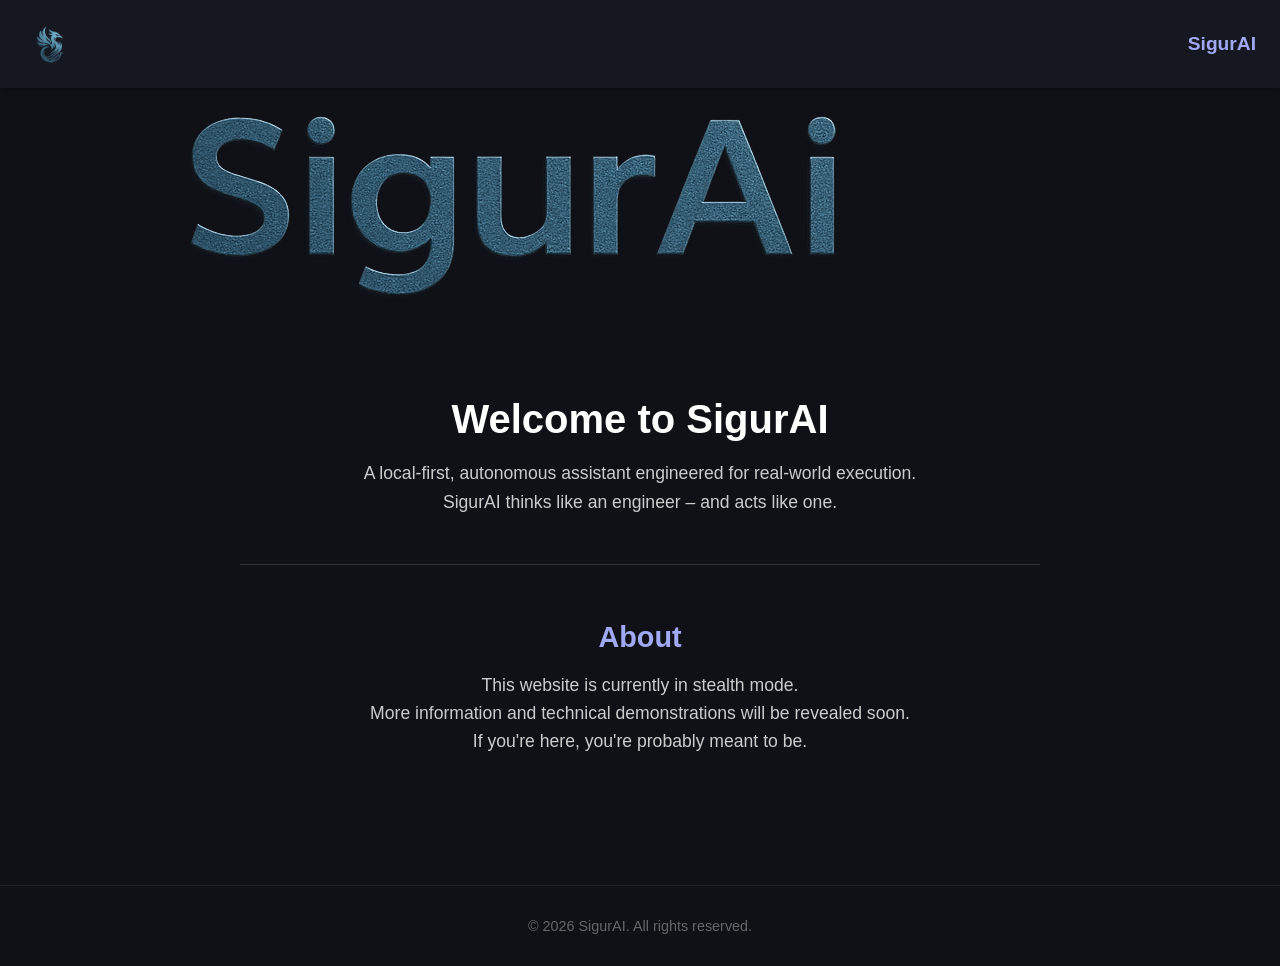
==== docs/index.html @ f3d4335a "Update index.html" ====
<!DOCTYPE html>
<html lang="en">
<head>
  <meta charset="UTF-8" />
  <meta name="viewport" content="width=device-width, initial-scale=1.0" />
  <title>SigurAI</title>
  <link rel="stylesheet" href="css/style.css" />
  <link rel="icon" type="image/png" href="images/icon.png" />
</head>
<body>
  <header>
    <img src="images/icon.png" alt="SigurAI Logo" />
    <span><strong>SigurAI</strong></span>
  </header>

  <!-- Updated Banner Section -->
  <section class="banner">
    <img src="images/firstver.png" alt="SigurAI Banner" />
  </section>

  <main class="container">
    <h1>Welcome to SigurAI</h1>
    <p>A local-first, autonomous assistant engineered for real-world execution.<br>
       SigurAI thinks like an engineer – and acts like one.</p>

    <div class="about">
      <h2>About</h2>
      <p>This website is currently in stealth mode.<br>
         More information and technical demonstrations will be revealed soon.<br>
         If you're here, you're probably meant to be.</p>
    </div>
  </main>

  <footer>
    &copy; 2025 SigurAI. All rights reserved.
  </footer>

  <script src="js/interactivity.js"></script>
</body>
</html>
---- docs/css/style.css ----
/* style.css for SigurAI stealth landing page */

body {
  font-family: Arial, sans-serif;
  background-color: #0f1117;
  color: #f4f4f4;
  margin: 0;
  padding: 0;
}

header {
  background-color: #151821;
  padding: 1.5rem;
  display: flex;
  align-items: center;
  justify-content: space-between;
  box-shadow: 0 2px 4px rgba(0,0,0,0.3);
}

header img {
  height: 40px;
}

header span {
  font-size: 1.2rem;
  font-weight: bold;
  color: #a0a9f1;
}

.container {
  padding: 3rem 1rem;
  max-width: 800px;
  margin: 0 auto;
  text-align: center;
}

h1 {
  font-size: 2.5rem;
  margin-bottom: 1rem;
  color: #ffffff;
}

p {
  font-size: 1.1rem;
  color: #ccc;
  line-height: 1.6;
}

.about {
  margin-top: 3rem;
  border-top: 1px solid #333;
  padding-top: 2rem;
}

.about h2 {
  color: #a0a9f1;
  font-size: 1.8rem;
  margin-bottom: 1rem;
}

footer {
  text-align: center;
  padding: 2rem 0;
  font-size: 0.9rem;
  color: #666;
  border-top: 1px solid #222;
  margin-top: 4rem;
}

@media (max-width: 600px) {
  header {
    flex-direction: column;
    gap: 0.5rem;
    text-align: center;
  }

  .container {
    padding: 2rem 1rem;
  }

  h1 {
    font-size: 2rem;
  }

  .about h2 {
    font-size: 1.5rem;
  }
}
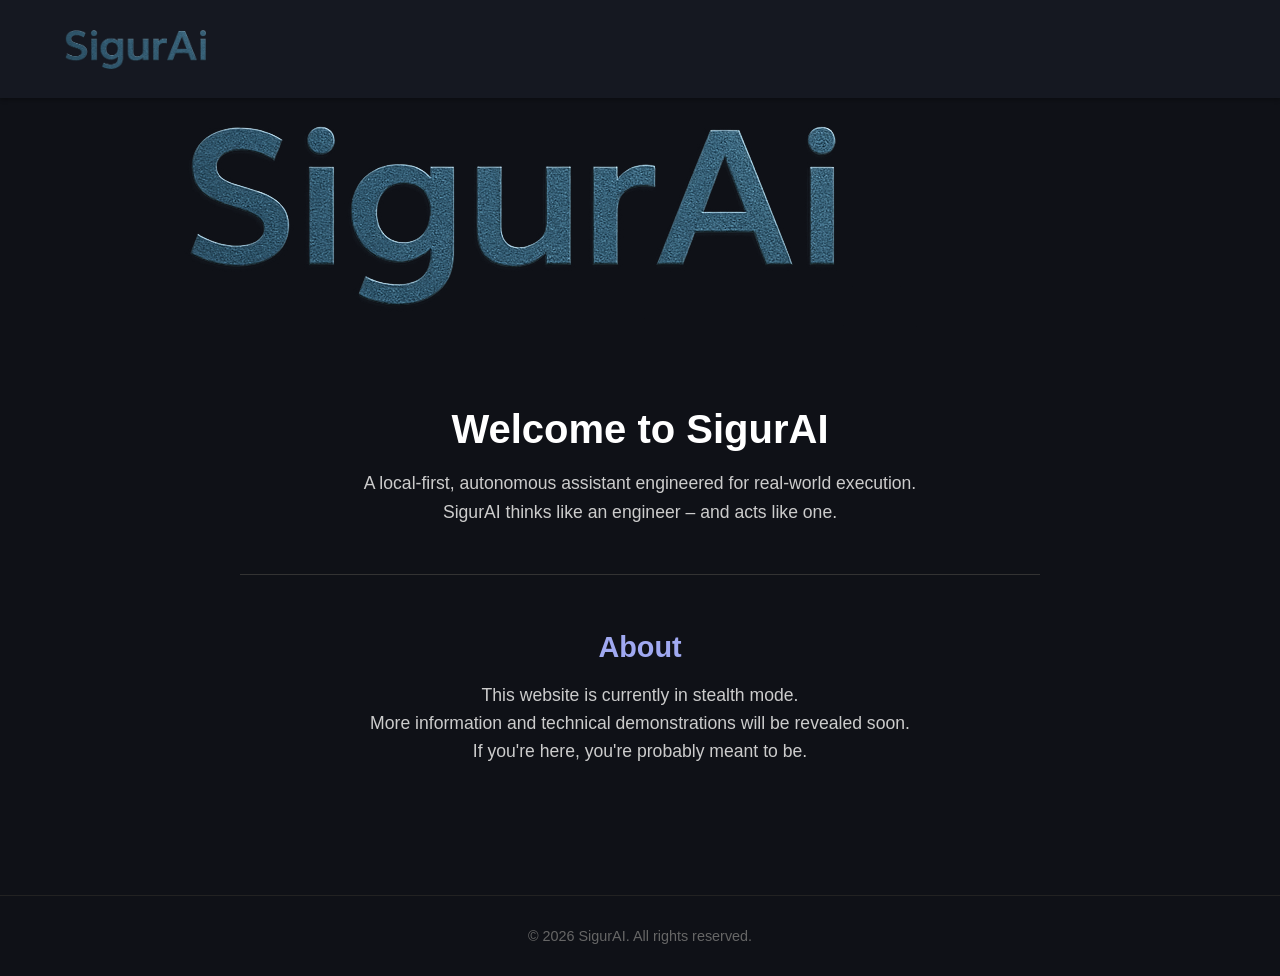
==== commit 4239b70b: "Update index.html" ====
--- a/docs/index.html
+++ b/docs/index.html
@@ -9,8 +9,7 @@
 </head>
 <body>
   <header>
-    <img src="images/icon.png" alt="SigurAI Logo" />
-    <span><strong>SigurAI</strong></span>
+    <img src="images/sigurai_text_logo.png" alt="SigurAI Text Logo" style="height: 50px;" />
   </header>
 
   <!-- Updated Banner Section -->
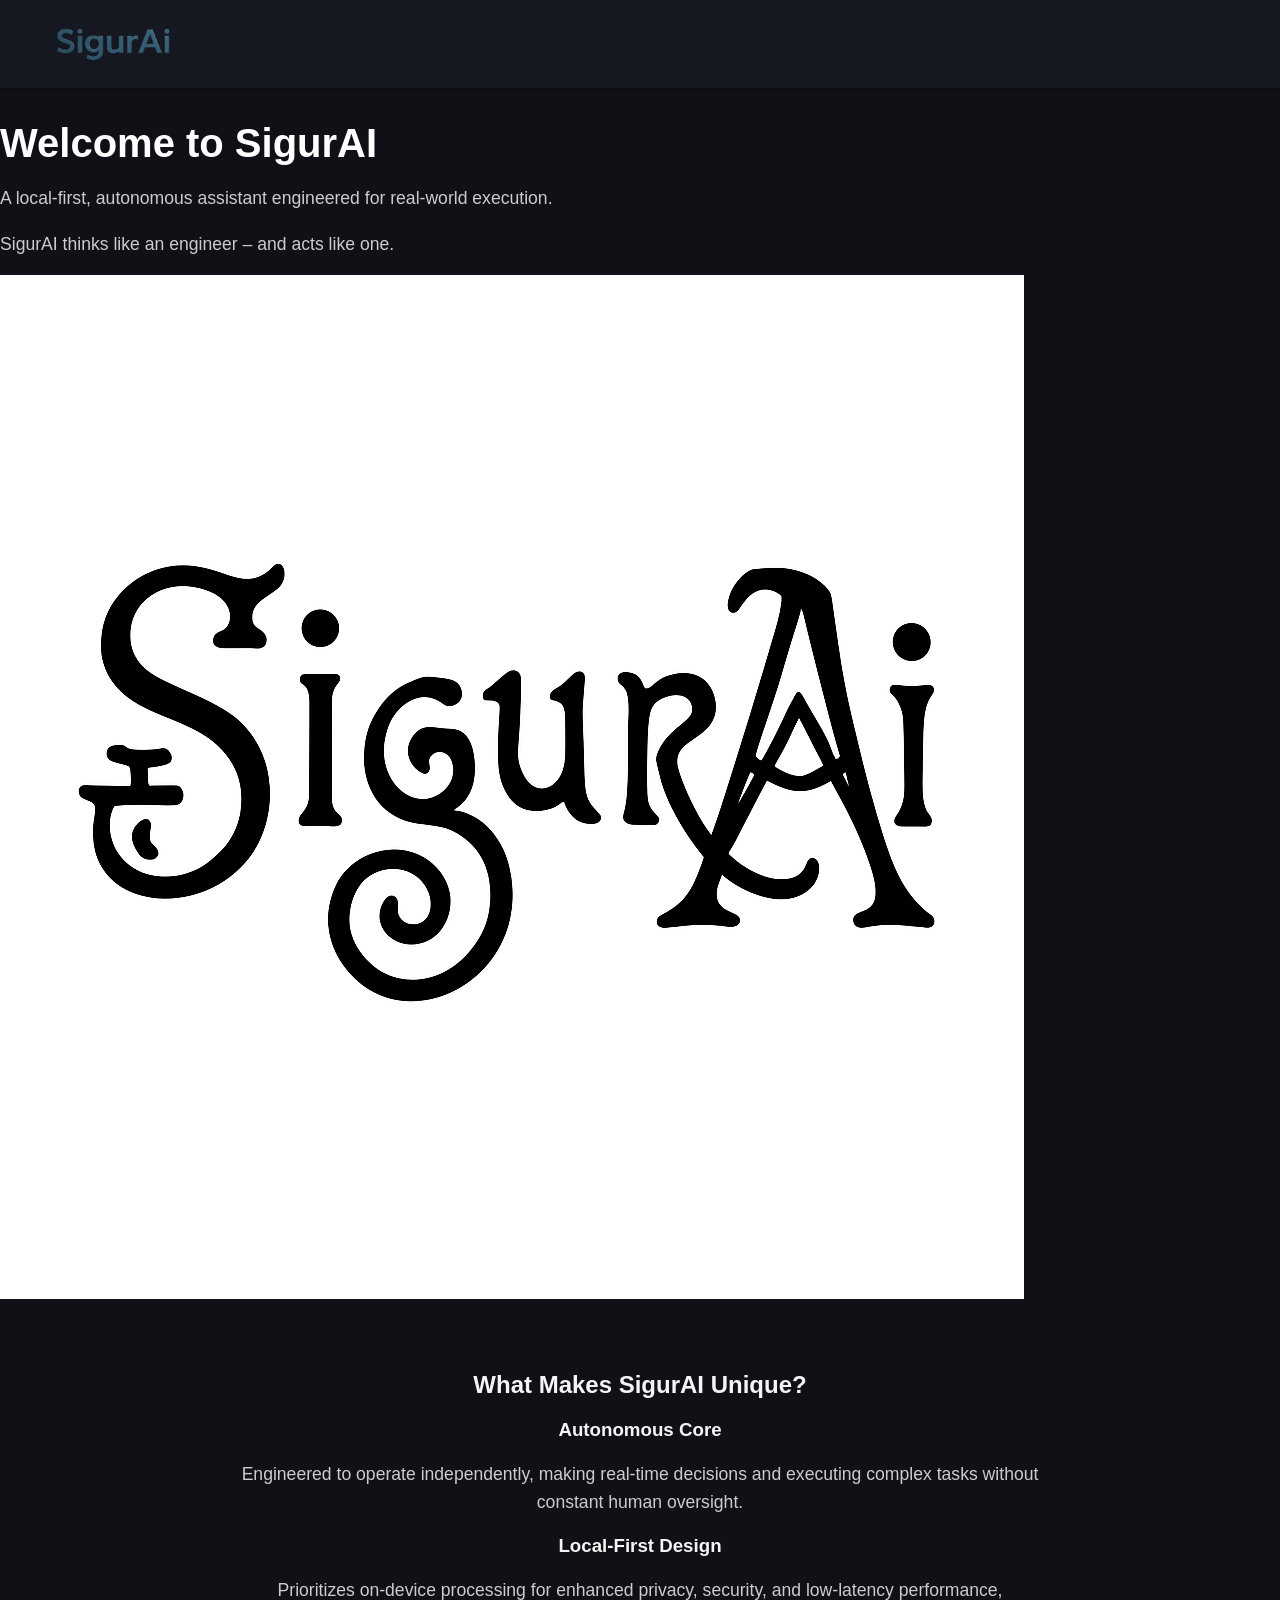
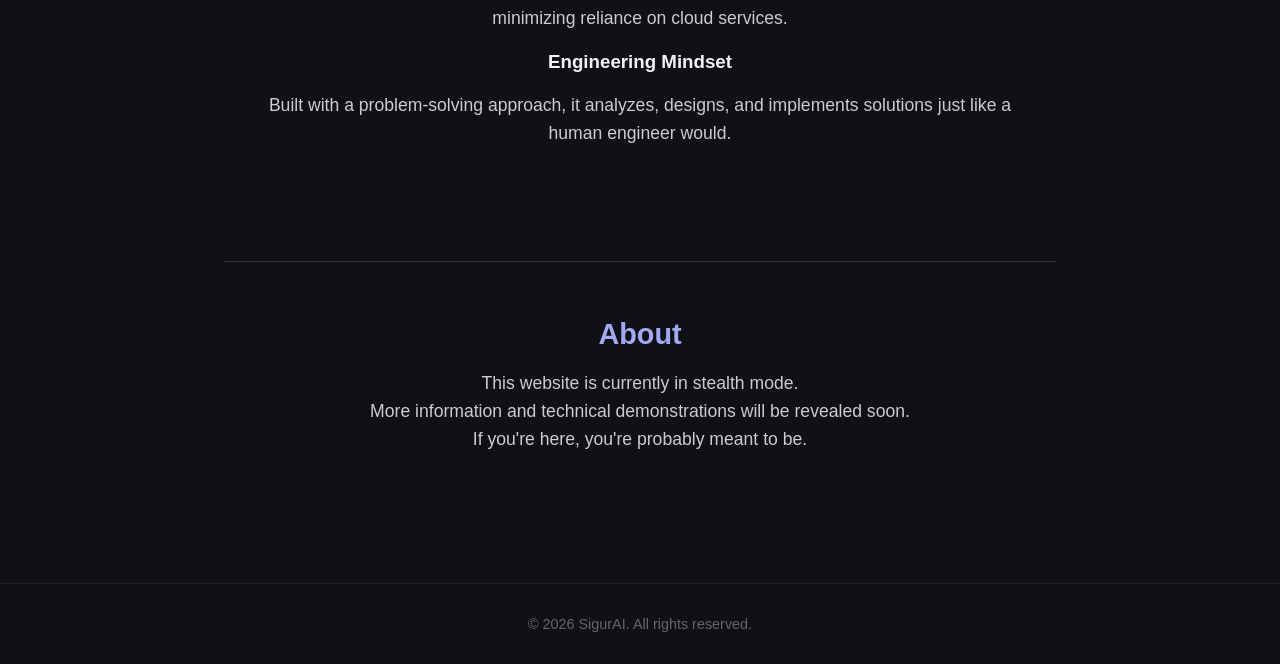
==== commit dca4279b: "Update index.html" ====
--- a/docs/index.html
+++ b/docs/index.html
@@ -9,25 +9,47 @@
 </head>
 <body>
   <header>
-    <img src="images/sigurai_text_logo.png" alt="SigurAI Text Logo" style="height: 50px;" />
+    <img src="images/sigurai_text_logo.png" alt="SigurAI Text Logo" class="header-logo" />
   </header>
 
-  <!-- Updated Banner Section -->
-  <section class="banner">
-    <img src="images/firstver.png" alt="SigurAI Banner" />
-  </section>
+  <main>
+    <section class="hero-section">
+      <div class="hero-content">
+        <h1>Welcome to SigurAI</h1>
+        <p class="tagline">A local-first, autonomous assistant engineered for real-world execution.</p>
+        <p class="description">SigurAI thinks like an engineer – and acts like one.</p>
+      </div>
+      <div class="hero-image">
+        <img src="images/brand.png" alt="SigurAI Phoenix Logo" />
+      </div>
+    </section>
 
-  <main class="container">
-    <h1>Welcome to SigurAI</h1>
-    <p>A local-first, autonomous assistant engineered for real-world execution.<br>
-       SigurAI thinks like an engineer – and acts like one.</p>
+    <section class="features-section">
+      <div class="container">
+        <h2>What Makes SigurAI Unique?</h2>
+        <div class="feature-grid">
+          <div class="feature-item">
+            <h3>Autonomous Core</h3>
+            <p>Engineered to operate independently, making real-time decisions and executing complex tasks without constant human oversight.</p>
+          </div>
+          <div class="feature-item">
+            <h3>Local-First Design</h3>
+            <p>Prioritizes on-device processing for enhanced privacy, security, and low-latency performance, minimizing reliance on cloud services.</p>
+          </div>
+          <div class="feature-item">
+            <h3>Engineering Mindset</h3>
+            <p>Built with a problem-solving approach, it analyzes, designs, and implements solutions just like a human engineer would.</p>
+          </div>
+        </div>
+      </div>
+    </section>
 
-    <div class="about">
+    <section class="container about">
       <h2>About</h2>
       <p>This website is currently in stealth mode.<br>
-         More information and technical demonstrations will be revealed soon.<br>
-         If you're here, you're probably meant to be.</p>
-    </div>
+        More information and technical demonstrations will be revealed soon.<br>
+        If you're here, you're probably meant to be.</p>
+    </section>
   </main>
 
   <footer>
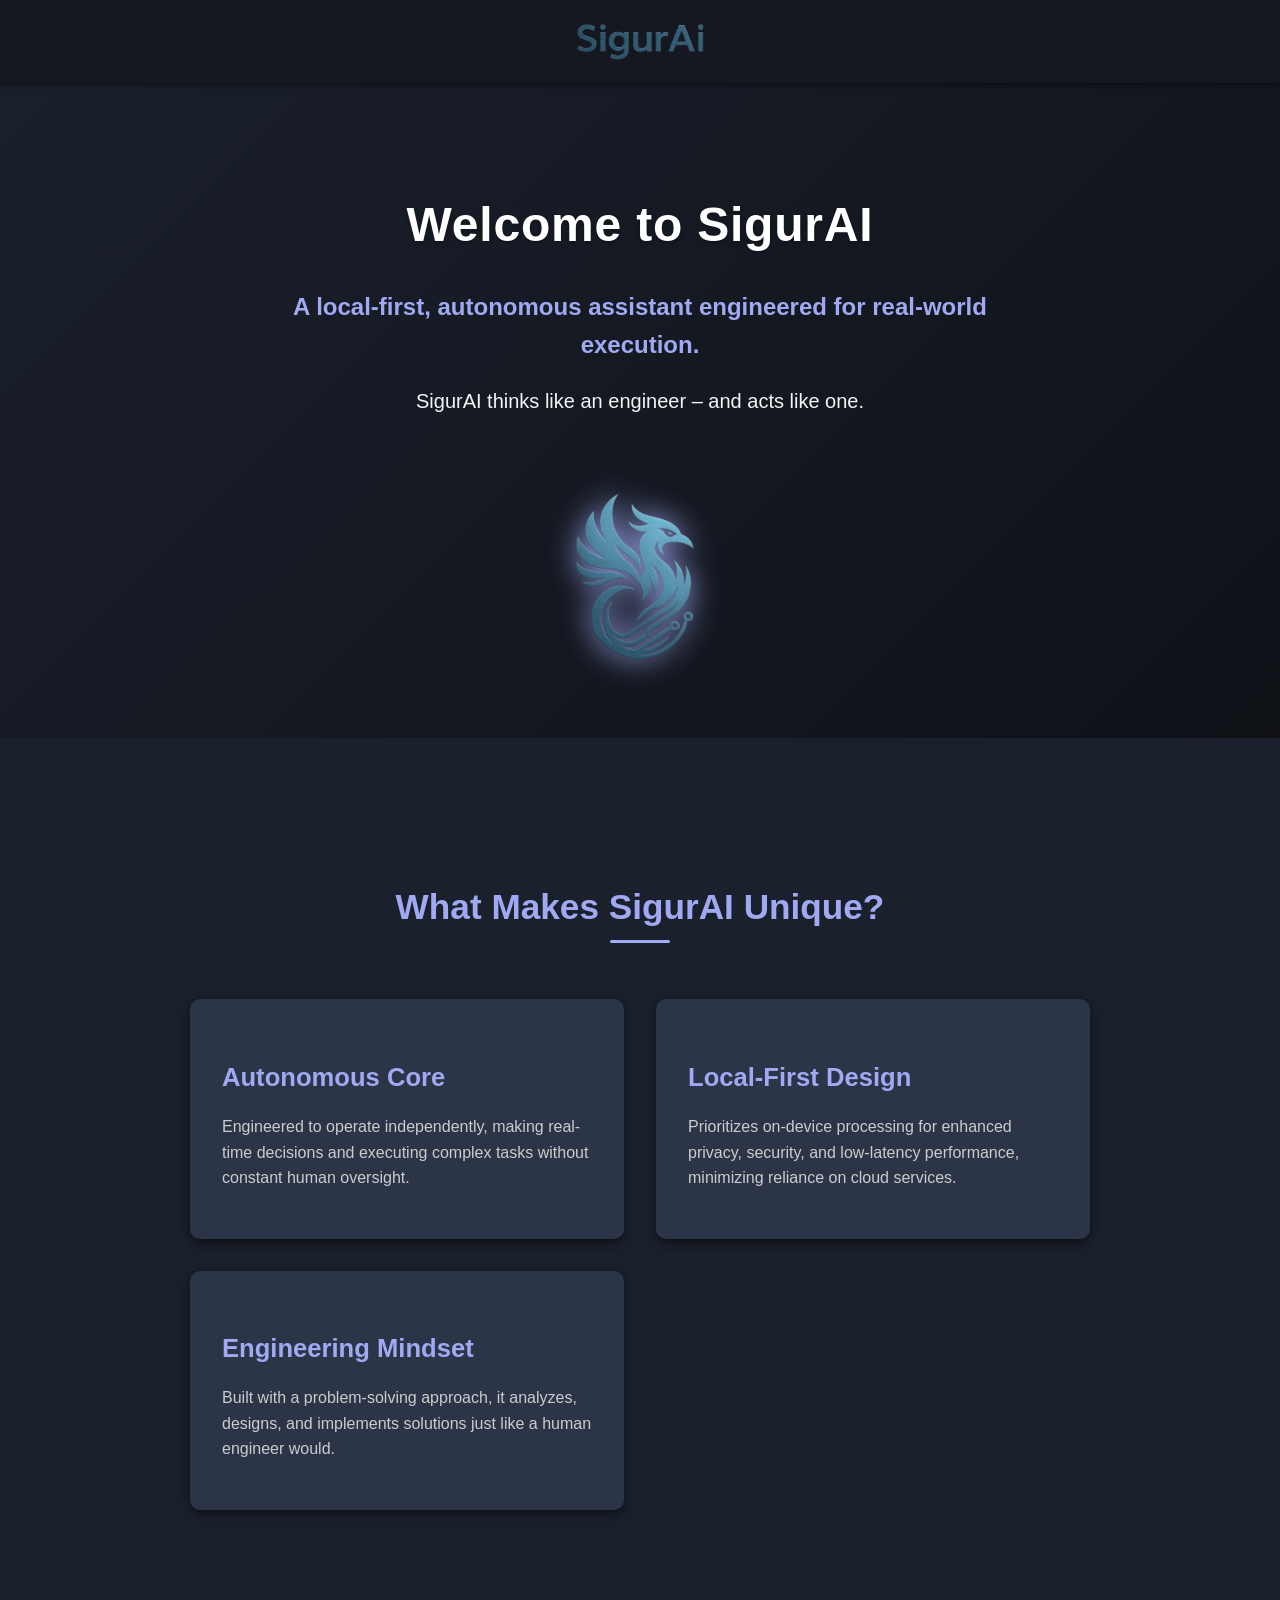
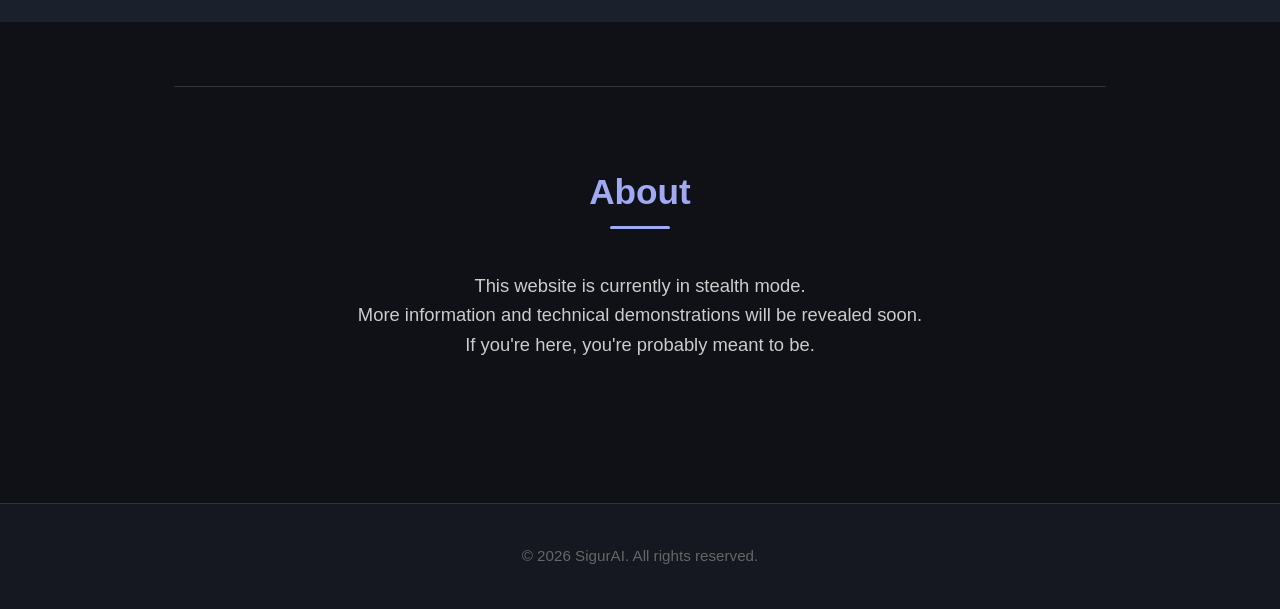
==== commit 63105634: "Update index.html" ====
--- a/docs/index.html
+++ b/docs/index.html
@@ -20,8 +20,7 @@
         <p class="description">SigurAI thinks like an engineer – and acts like one.</p>
       </div>
       <div class="hero-image">
-        <img src="images/brand.png" alt="SigurAI Phoenix Logo" />
-      </div>
+        <img src="images/icon.png" alt="SigurAI Phoenix Logo" /> </div>
     </section>
 
     <section class="features-section">
--- a/docs/css/style.css
+++ b/docs/css/style.css
@@ -1,88 +1,256 @@
 /* style.css for SigurAI stealth landing page */
 
+:root {
+  --primary-bg: #0f1117;
+  --header-bg: #151821;
+  --text-color: #f4f4f4;
+  --highlight-color: #a0a9f1;
+  --secondary-text: #ccc;
+  --border-color: #333;
+  --footer-color: #666;
+  --shadow-light: rgba(0,0,0,0.3);
+  --shadow-medium: rgba(0,0,0,0.5);
+}
+
 body {
-  font-family: Arial, sans-serif;
-  background-color: #0f1117;
-  color: #f4f4f4;
+  font-family: 'Arial', sans-serif;
+  background-color: var(--primary-bg);
+  color: var(--text-color);
   margin: 0;
   padding: 0;
-}
-
+  line-height: 1.6;
+  overflow-x: hidden; /* Prevent horizontal scroll */
+}
+
+/* Header Styles */
 header {
-  background-color: #151821;
-  padding: 1.5rem;
+  background-color: var(--header-bg);
+  padding: 1.2rem 1.5rem; /* Adjusted padding */
   display: flex;
   align-items: center;
-  justify-content: space-between;
-  box-shadow: 0 2px 4px rgba(0,0,0,0.3);
-}
-
-header img {
-  height: 40px;
-}
-
-header span {
-  font-size: 1.2rem;
-  font-weight: bold;
-  color: #a0a9f1;
-}
-
+  justify-content: center; /* Center the logo */
+  box-shadow: 0 2px 5px var(--shadow-medium); /* Stronger shadow */
+  position: sticky; /* Sticky header */
+  top: 0;
+  z-index: 1000; /* Ensure header stays on top */
+}
+
+.header-logo { /* Renamed for clarity */
+  height: 45px; /* Slightly larger logo for desktop */
+  transition: height 0.3s ease-in-out; /* Smooth transition for responsiveness */
+}
+
+/* Main Container & Typography */
 .container {
   padding: 3rem 1rem;
-  max-width: 800px;
+  max-width: 900px; /* Increased max-width for better content display */
   margin: 0 auto;
   text-align: center;
 }
 
 h1 {
-  font-size: 2.5rem;
+  font-size: 3rem; /* Larger heading */
   margin-bottom: 1rem;
   color: #ffffff;
+  letter-spacing: 0.05rem; /* Slightly more spaced letters */
+  text-shadow: 0 2px 4px var(--shadow-light);
+}
+
+h2 {
+  font-size: 2.2rem;
+  margin-bottom: 1.5rem;
+  color: var(--highlight-color);
+  position: relative;
+  display: inline-block; /* Allows underline effect */
+  padding-bottom: 0.5rem;
+}
+
+h2::after { /* Underline effect for H2 */
+  content: '';
+  position: absolute;
+  left: 50%;
+  bottom: 0;
+  transform: translateX(-50%);
+  width: 60px;
+  height: 3px;
+  background-color: var(--highlight-color);
+  border-radius: 2px;
+}
+
+h3 {
+  font-size: 1.6rem;
+  color: #ffffff;
+  margin-bottom: 0.8rem;
 }
 
 p {
-  font-size: 1.1rem;
-  color: #ccc;
-  line-height: 1.6;
-}
-
+  font-size: 1.15rem; /* Slightly larger body text */
+  color: var(--secondary-text);
+  margin-bottom: 1rem;
+}
+
+/* Hero Section */
+.hero-section {
+  display: flex;
+  flex-direction: column;
+  align-items: center;
+  justify-content: center;
+  padding: 4rem 1rem;
+  background: linear-gradient(135deg, #1a202c 0%, #0f1117 100%); /* Subtle gradient */
+  text-align: center;
+  position: relative;
+  overflow: hidden;
+}
+
+.hero-content {
+  z-index: 1; /* Ensure content is above any background effects */
+  max-width: 700px;
+}
+
+.hero-section .tagline {
+  font-size: 1.5rem;
+  font-weight: bold;
+  color: var(--highlight-color);
+  margin-bottom: 0.5rem;
+}
+
+.hero-section .description {
+  font-size: 1.25rem;
+  color: var(--text-color);
+  margin-bottom: 2rem;
+}
+
+.hero-image {
+  margin-top: 2rem;
+  z-index: 1;
+}
+
+.hero-image img {
+  max-width: 250px; /* Size for the brand logo in hero */
+  height: auto;
+  filter: drop-shadow(0 0 15px var(--highlight-color)); /* Glow effect */
+  animation: pulse 2s infinite alternate; /* Subtle pulse animation */
+}
+
+@keyframes pulse {
+  from {
+    transform: scale(1);
+    opacity: 0.8;
+  }
+  to {
+    transform: scale(1.05);
+    opacity: 1;
+  }
+}
+
+/* Features Section */
+.features-section {
+  background-color: #1a202c; /* Darker background for distinction */
+  padding: 4rem 1rem;
+}
+
+.feature-grid {
+  display: grid;
+  grid-template-columns: repeat(auto-fit, minmax(280px, 1fr)); /* Responsive grid */
+  gap: 2rem;
+  margin-top: 2rem;
+}
+
+.feature-item {
+  background-color: #2c3447;
+  padding: 2rem;
+  border-radius: 10px;
+  box-shadow: 0 4px 10px var(--shadow-medium);
+  text-align: left; /* Align text within feature boxes */
+  transition: transform 0.3s ease, background-color 0.3s ease;
+}
+
+.feature-item:hover {
+  transform: translateY(-5px); /* Lift effect on hover */
+  background-color: #3a455a;
+}
+
+.feature-item h3 {
+  color: var(--highlight-color);
+  margin-bottom: 1rem;
+}
+
+.feature-item p {
+  font-size: 1rem;
+  color: var(--secondary-text);
+}
+
+/* About Section */
 .about {
-  margin-top: 3rem;
-  border-top: 1px solid #333;
-  padding-top: 2rem;
-}
-
-.about h2 {
-  color: #a0a9f1;
-  font-size: 1.8rem;
-  margin-bottom: 1rem;
-}
-
+  margin-top: 4rem; /* Increased margin for separation */
+  border-top: 1px solid var(--border-color);
+  padding-top: 3rem;
+}
+
+/* Footer Styles */
 footer {
   text-align: center;
-  padding: 2rem 0;
-  font-size: 0.9rem;
-  color: #666;
-  border-top: 1px solid #222;
-  margin-top: 4rem;
+  padding: 2.5rem 0; /* More padding for footer */
+  font-size: 0.95rem;
+  color: var(--footer-color);
+  border-top: 1px solid var(--border-color);
+  margin-top: 5rem;
+  background-color: var(--header-bg); /* Consistent with header */
+}
+
+/* Responsive Adjustments */
+@media (max-width: 768px) {
+  h1 {
+    font-size: 2.5rem;
+  }
+
+  h2 {
+    font-size: 1.8rem;
+  }
+
+  .hero-section {
+    padding: 3rem 1rem;
+  }
+
+  .hero-section .tagline {
+    font-size: 1.3rem;
+  }
+
+  .hero-section .description {
+    font-size: 1.1rem;
+  }
+
+  .hero-image img {
+    max-width: 200px;
+  }
 }
 
 @media (max-width: 600px) {
   header {
-    flex-direction: column;
-    gap: 0.5rem;
-    text-align: center;
+    padding: 1rem;
+  }
+
+  .header-logo {
+    height: 40px; /* Smaller logo for mobile */
+  }
+
+  h1 {
+    font-size: 2rem;
+  }
+
+  h2 {
+    font-size: 1.6rem;
+  }
+
+  p {
+    font-size: 1rem;
   }
 
   .container {
     padding: 2rem 1rem;
   }
 
-  h1 {
-    font-size: 2rem;
-  }
-
-  .about h2 {
-    font-size: 1.5rem;
-  }
-}
+  .feature-item {
+    padding: 1.5rem;
+  }
+}
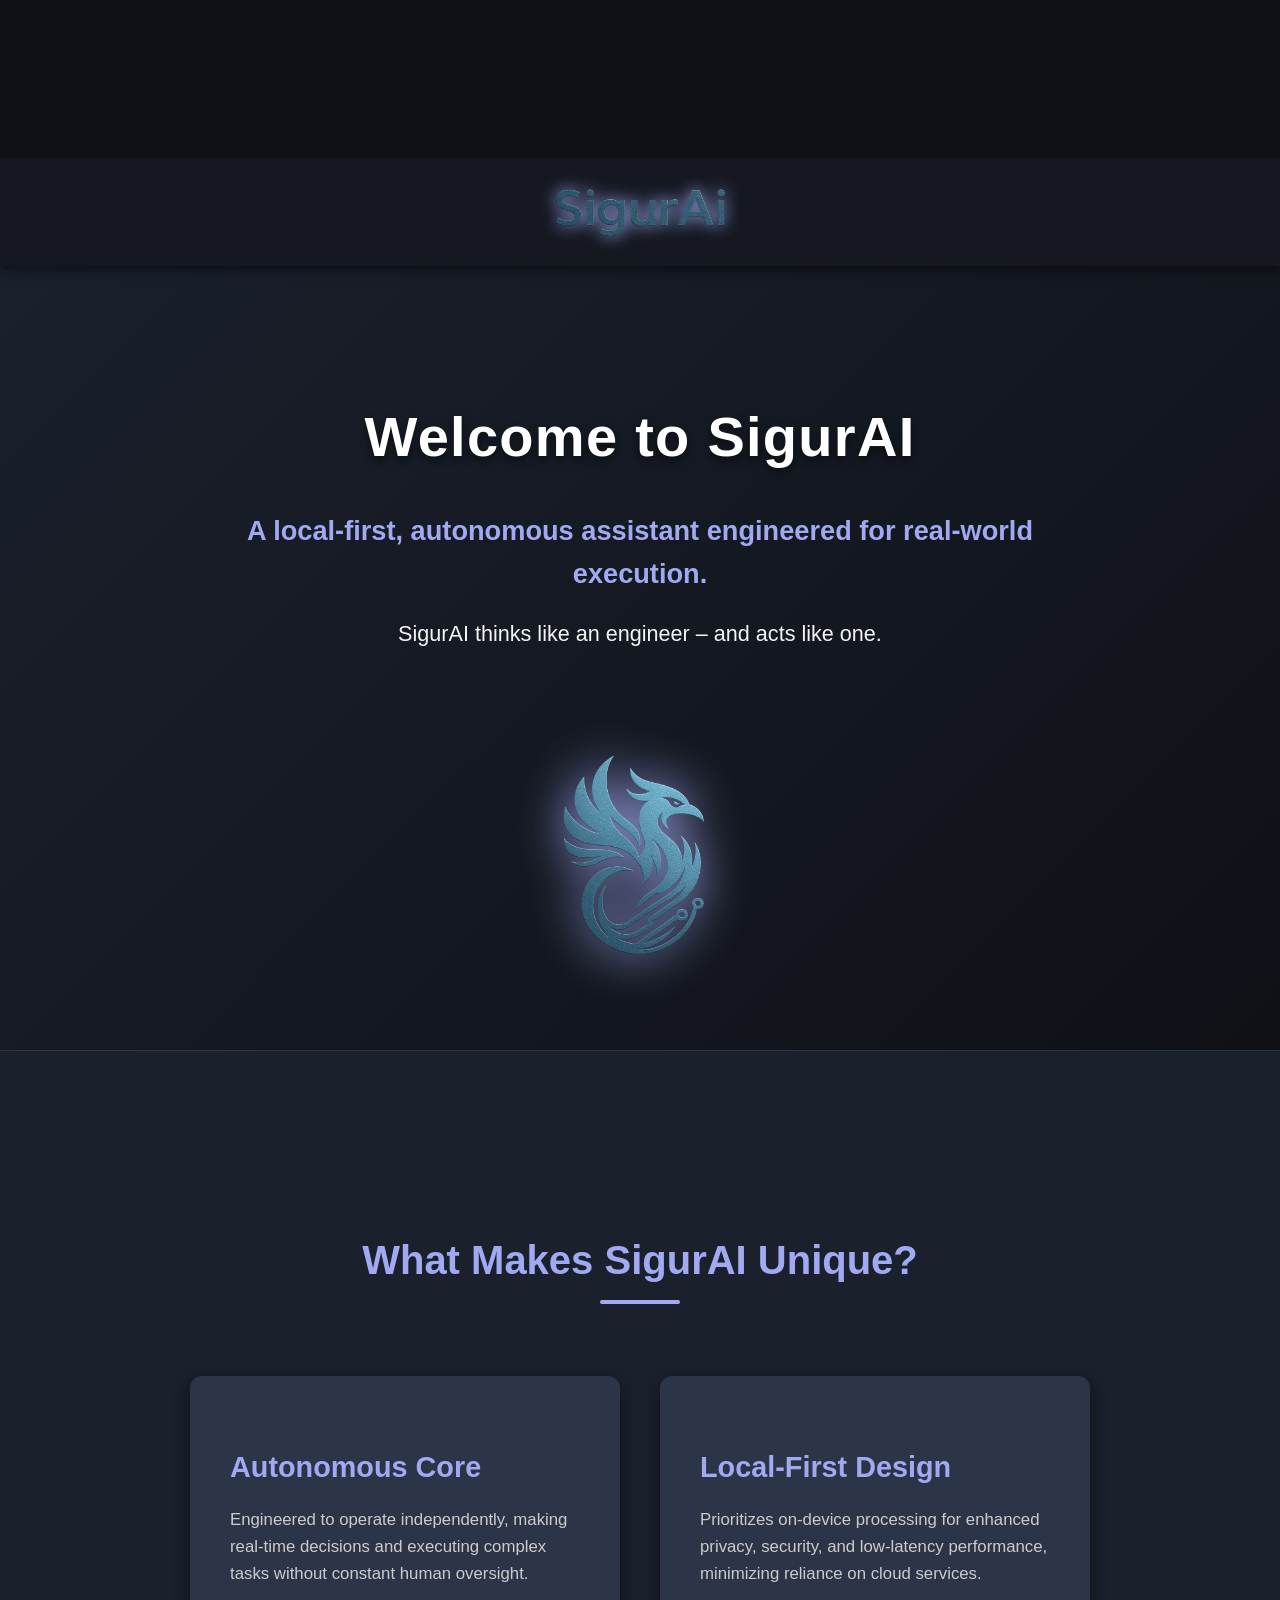
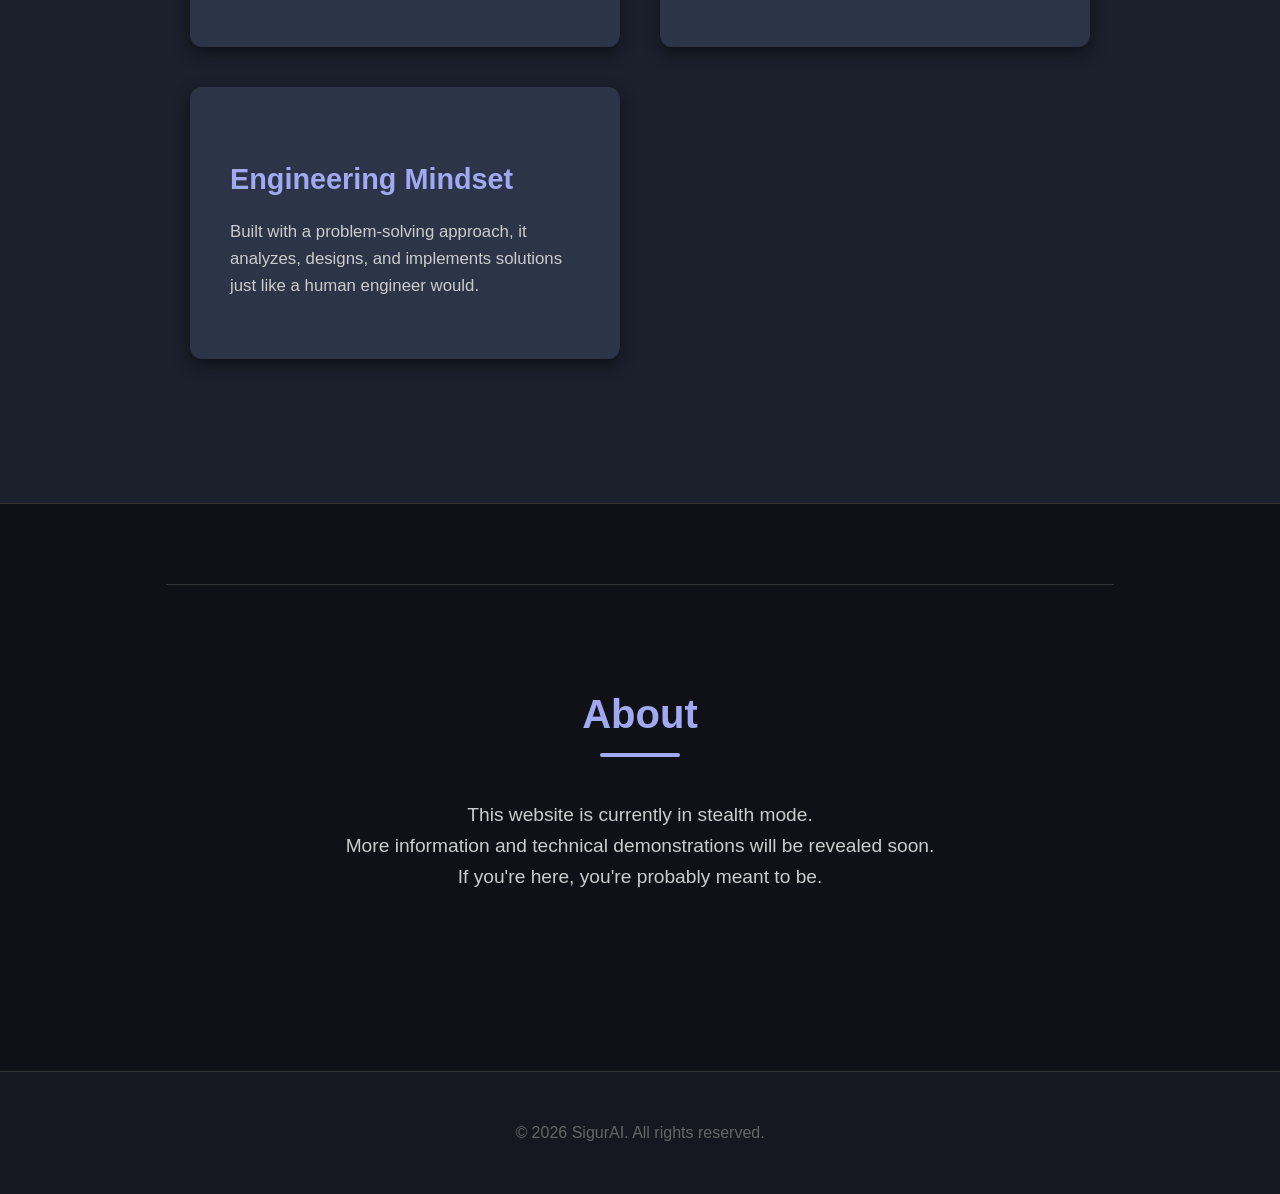
==== commit bd7cb2cf: "Update index.html" ====
--- a/docs/index.html
+++ b/docs/index.html
@@ -8,6 +8,7 @@
   <link rel="icon" type="image/png" href="images/icon.png" />
 </head>
 <body>
+  <canvas id="three-bg"></canvas>
   <header>
     <img src="images/sigurai_text_logo.png" alt="SigurAI Text Logo" class="header-logo" />
   </header>
--- a/docs/css/style.css
+++ b/docs/css/style.css
@@ -25,68 +25,71 @@
 /* Header Styles */
 header {
   background-color: var(--header-bg);
-  padding: 1.2rem 1.5rem; /* Adjusted padding */
+  padding: 1.5rem; /* Slightly more padding */
   display: flex;
   align-items: center;
-  justify-content: center; /* Center the logo */
-  box-shadow: 0 2px 5px var(--shadow-medium); /* Stronger shadow */
-  position: sticky; /* Sticky header */
+  justify-content: center; /* Centered the logo */
+  box-shadow: 0 4px 10px var(--shadow-medium); /* Stronger shadow */
+  position: sticky;
   top: 0;
-  z-index: 1000; /* Ensure header stays on top */
-}
-
-.header-logo { /* Renamed for clarity */
-  height: 45px; /* Slightly larger logo for desktop */
-  transition: height 0.3s ease-in-out; /* Smooth transition for responsiveness */
+  z-index: 1000;
+}
+
+.header-logo {
+  height: 60px; /* Made header logo significantly larger */
+  transition: height 0.3s ease-in-out;
+  filter: drop-shadow(0 0 8px var(--highlight-color)); /* Added a subtle glow */
 }
 
 /* Main Container & Typography */
 .container {
-  padding: 3rem 1rem;
-  max-width: 900px; /* Increased max-width for better content display */
+  padding: 4rem 1.5rem; /* Increased padding */
+  max-width: 900px;
   margin: 0 auto;
   text-align: center;
 }
 
 h1 {
-  font-size: 3rem; /* Larger heading */
+  font-size: 3.5rem; /* Even larger heading */
   margin-bottom: 1rem;
   color: #ffffff;
-  letter-spacing: 0.05rem; /* Slightly more spaced letters */
-  text-shadow: 0 2px 4px var(--shadow-light);
+  letter-spacing: 0.08rem; /* More spaced letters */
+  text-shadow: 0 4px 8px var(--shadow-medium); /* Stronger text shadow */
+  animation: fadeInDown 1s ease-out; /* Added initial animation */
 }
 
 h2 {
-  font-size: 2.2rem;
+  font-size: 2.5rem; /* Larger h2 */
   margin-bottom: 1.5rem;
   color: var(--highlight-color);
   position: relative;
-  display: inline-block; /* Allows underline effect */
-  padding-bottom: 0.5rem;
-}
-
-h2::after { /* Underline effect for H2 */
+  display: inline-block;
+  padding-bottom: 0.7rem; /* More padding for underline */
+  animation: fadeIn 1s ease-out forwards; /* Added initial animation */
+}
+
+h2::after {
   content: '';
   position: absolute;
   left: 50%;
   bottom: 0;
   transform: translateX(-50%);
-  width: 60px;
-  height: 3px;
+  width: 80px; /* Longer underline */
+  height: 4px; /* Thicker underline */
   background-color: var(--highlight-color);
   border-radius: 2px;
 }
 
 h3 {
-  font-size: 1.6rem;
+  font-size: 1.8rem; /* Larger h3 */
   color: #ffffff;
   margin-bottom: 0.8rem;
 }
 
 p {
-  font-size: 1.15rem; /* Slightly larger body text */
+  font-size: 1.2rem; /* Larger body text */
   color: var(--secondary-text);
-  margin-bottom: 1rem;
+  margin-bottom: 1.2rem; /* More line spacing */
 }
 
 /* Hero Section */
@@ -95,41 +98,46 @@
   flex-direction: column;
   align-items: center;
   justify-content: center;
-  padding: 4rem 1rem;
-  background: linear-gradient(135deg, #1a202c 0%, #0f1117 100%); /* Subtle gradient */
+  padding: 5rem 1.5rem; /* More padding */
+  background: linear-gradient(135deg, #1a202c 0%, #0f1117 100%);
   text-align: center;
   position: relative;
   overflow: hidden;
+  border-bottom: 1px solid var(--border-color); /* Separator */
 }
 
 .hero-content {
-  z-index: 1; /* Ensure content is above any background effects */
-  max-width: 700px;
+  z-index: 1;
+  max-width: 800px; /* Wider content */
 }
 
 .hero-section .tagline {
-  font-size: 1.5rem;
+  font-size: 1.7rem; /* Larger tagline */
   font-weight: bold;
   color: var(--highlight-color);
-  margin-bottom: 0.5rem;
+  margin-bottom: 0.8rem;
+  animation: fadeInUp 1s ease-out 0.3s forwards; /* Animated tagline */
+  opacity: 0; /* Hidden initially for animation */
 }
 
 .hero-section .description {
-  font-size: 1.25rem;
+  font-size: 1.35rem; /* Larger description */
   color: var(--text-color);
-  margin-bottom: 2rem;
+  margin-bottom: 2.5rem; /* More space */
+  animation: fadeInUp 1s ease-out 0.6s forwards; /* Animated description */
+  opacity: 0; /* Hidden initially for animation */
 }
 
 .hero-image {
-  margin-top: 2rem;
+  margin-top: 3rem; /* More space below content */
   z-index: 1;
 }
 
 .hero-image img {
-  max-width: 250px; /* Size for the brand logo in hero */
+  max-width: 300px; /* Larger hero logo */
   height: auto;
-  filter: drop-shadow(0 0 15px var(--highlight-color)); /* Glow effect */
-  animation: pulse 2s infinite alternate; /* Subtle pulse animation */
+  filter: drop-shadow(0 0 25px var(--highlight-color)); /* Stronger glow */
+  animation: pulse 2.5s infinite alternate ease-in-out; /* Slower, smoother pulse */
 }
 
 @keyframes pulse {
@@ -138,36 +146,45 @@
     opacity: 0.8;
   }
   to {
-    transform: scale(1.05);
+    transform: scale(1.08); /* Stronger pulse */
     opacity: 1;
   }
 }
 
 /* Features Section */
 .features-section {
-  background-color: #1a202c; /* Darker background for distinction */
-  padding: 4rem 1rem;
+  background-color: #1a202c;
+  padding: 5rem 1.5rem; /* More padding */
+  border-bottom: 1px solid var(--border-color); /* Separator */
 }
 
 .feature-grid {
   display: grid;
-  grid-template-columns: repeat(auto-fit, minmax(280px, 1fr)); /* Responsive grid */
-  gap: 2rem;
-  margin-top: 2rem;
+  grid-template-columns: repeat(auto-fit, minmax(300px, 1fr)); /* Slightly wider min width */
+  gap: 2.5rem; /* More gap */
+  margin-top: 3rem; /* More space */
 }
 
 .feature-item {
   background-color: #2c3447;
-  padding: 2rem;
-  border-radius: 10px;
-  box-shadow: 0 4px 10px var(--shadow-medium);
-  text-align: left; /* Align text within feature boxes */
-  transition: transform 0.3s ease, background-color 0.3s ease;
+  padding: 2.5rem; /* More padding */
+  border-radius: 12px; /* Slightly more rounded corners */
+  box-shadow: 0 6px 15px var(--shadow-medium); /* Stronger shadow */
+  text-align: left;
+  transition: transform 0.4s ease, background-color 0.4s ease, box-shadow 0.4s ease; /* Smoother transitions */
+  opacity: 0; /* Hidden initially for JS animation */
+  transform: translateY(20px); /* Start slightly below for animation */
+}
+
+.feature-item.fade-in { /* Class added by JS */
+  opacity: 1;
+  transform: translateY(0);
 }
 
 .feature-item:hover {
-  transform: translateY(-5px); /* Lift effect on hover */
+  transform: translateY(-8px); /* Stronger lift effect */
   background-color: #3a455a;
+  box-shadow: 0 10px 25px var(--shadow-medium); /* More prominent shadow on hover */
 }
 
 .feature-item h3 {
@@ -176,52 +193,88 @@
 }
 
 .feature-item p {
-  font-size: 1rem;
+  font-size: 1.05rem; /* Slightly adjusted for feature items */
   color: var(--secondary-text);
 }
 
 /* About Section */
 .about {
-  margin-top: 4rem; /* Increased margin for separation */
+  margin-top: 5rem; /* Increased margin */
   border-top: 1px solid var(--border-color);
-  padding-top: 3rem;
+  padding-top: 4rem; /* Increased padding */
 }
 
 /* Footer Styles */
 footer {
   text-align: center;
-  padding: 2.5rem 0; /* More padding for footer */
-  font-size: 0.95rem;
+  padding: 3rem 0; /* More padding */
+  font-size: 1rem; /* Slightly larger font */
   color: var(--footer-color);
   border-top: 1px solid var(--border-color);
-  margin-top: 5rem;
-  background-color: var(--header-bg); /* Consistent with header */
+  margin-top: 6rem; /* More margin */
+  background-color: var(--header-bg);
+}
+
+/* Initial fade-in animations for hero content */
+@keyframes fadeInDown {
+  from {
+    opacity: 0;
+    transform: translateY(-20px);
+  }
+  to {
+    opacity: 1;
+    transform: translateY(0);
+  }
+}
+
+@keyframes fadeInUp {
+  from {
+    opacity: 0;
+    transform: translateY(20px);
+  }
+  to {
+    opacity: 1;
+    transform: translateY(0);
+  }
+}
+
+@keyframes fadeIn {
+  from {
+    opacity: 0;
+  }
+  to {
+    opacity: 1;
+  }
 }
 
 /* Responsive Adjustments */
 @media (max-width: 768px) {
+  .header-logo {
+    height: 50px;
+  }
+
   h1 {
-    font-size: 2.5rem;
+    font-size: 2.8rem;
   }
 
   h2 {
-    font-size: 1.8rem;
+    font-size: 2rem;
   }
 
   .hero-section {
-    padding: 3rem 1rem;
+    padding: 4rem 1rem;
   }
 
   .hero-section .tagline {
-    font-size: 1.3rem;
+    font-size: 1.4rem;
   }
 
   .hero-section .description {
-    font-size: 1.1rem;
+    font-size: 1.2rem;
   }
 
   .hero-image img {
-    max-width: 200px;
+    max-width: 250px;
   }
 }
 
@@ -231,15 +284,15 @@
   }
 
   .header-logo {
-    height: 40px; /* Smaller logo for mobile */
+    height: 45px;
   }
 
   h1 {
-    font-size: 2rem;
+    font-size: 2.2rem;
   }
 
   h2 {
-    font-size: 1.6rem;
+    font-size: 1.7rem;
   }
 
   p {
@@ -247,10 +300,10 @@
   }
 
   .container {
-    padding: 2rem 1rem;
+    padding: 2.5rem 1rem;
   }
 
   .feature-item {
-    padding: 1.5rem;
-  }
-}
+    padding: 1.8rem;
+  }
+}
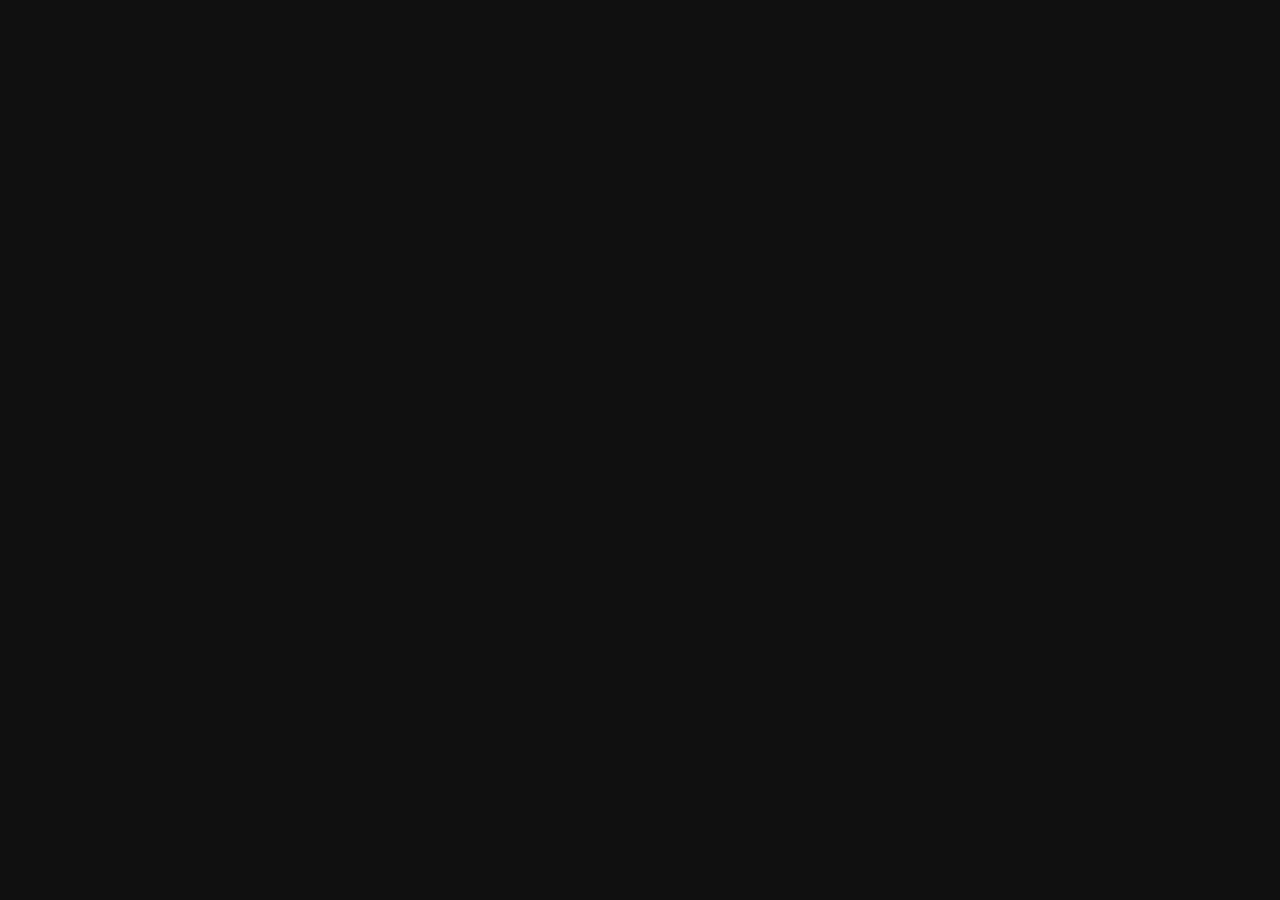
==== commit 1f5fba80: "Update index.html" ====
--- a/docs/index.html
+++ b/docs/index.html
@@ -2,60 +2,23 @@
 <html lang="en">
 <head>
   <meta charset="UTF-8" />
-  <meta name="viewport" content="width=device-width, initial-scale=1.0" />
-  <title>SigurAI</title>
-  <link rel="stylesheet" href="css/style.css" />
-  <link rel="icon" type="image/png" href="images/icon.png" />
+  <meta name="viewport" content="width=device-width, initial-scale=1.0"/>
+  <title>SigurAI – Scene 1</title>
+  <script type="importmap">
+  {
+    "imports": {
+      "three": "https://unpkg.com/three@0.157.0/build/three.module.js",
+      "three/addons/": "https://unpkg.com/three@0.157.0/examples/jsm/"
+    }
+  }
+  </script>
+  <style>
+    body { margin: 0; overflow: hidden; background: #111; }
+    canvas { display: block; }
+  </style>
 </head>
 <body>
-  <canvas id="three-bg"></canvas>
-  <header>
-    <img src="images/sigurai_text_logo.png" alt="SigurAI Text Logo" class="header-logo" />
-  </header>
-
-  <main>
-    <section class="hero-section">
-      <div class="hero-content">
-        <h1>Welcome to SigurAI</h1>
-        <p class="tagline">A local-first, autonomous assistant engineered for real-world execution.</p>
-        <p class="description">SigurAI thinks like an engineer – and acts like one.</p>
-      </div>
-      <div class="hero-image">
-        <img src="images/icon.png" alt="SigurAI Phoenix Logo" /> </div>
-    </section>
-
-    <section class="features-section">
-      <div class="container">
-        <h2>What Makes SigurAI Unique?</h2>
-        <div class="feature-grid">
-          <div class="feature-item">
-            <h3>Autonomous Core</h3>
-            <p>Engineered to operate independently, making real-time decisions and executing complex tasks without constant human oversight.</p>
-          </div>
-          <div class="feature-item">
-            <h3>Local-First Design</h3>
-            <p>Prioritizes on-device processing for enhanced privacy, security, and low-latency performance, minimizing reliance on cloud services.</p>
-          </div>
-          <div class="feature-item">
-            <h3>Engineering Mindset</h3>
-            <p>Built with a problem-solving approach, it analyzes, designs, and implements solutions just like a human engineer would.</p>
-          </div>
-        </div>
-      </div>
-    </section>
-
-    <section class="container about">
-      <h2>About</h2>
-      <p>This website is currently in stealth mode.<br>
-        More information and technical demonstrations will be revealed soon.<br>
-        If you're here, you're probably meant to be.</p>
-    </section>
-  </main>
-
-  <footer>
-    &copy; 2025 SigurAI. All rights reserved.
-  </footer>
-
-  <script src="js/interactivity.js"></script>
+  <canvas id="canvas"></canvas>
+  <script type="module" src="scene1.js"></script>
 </body>
 </html>
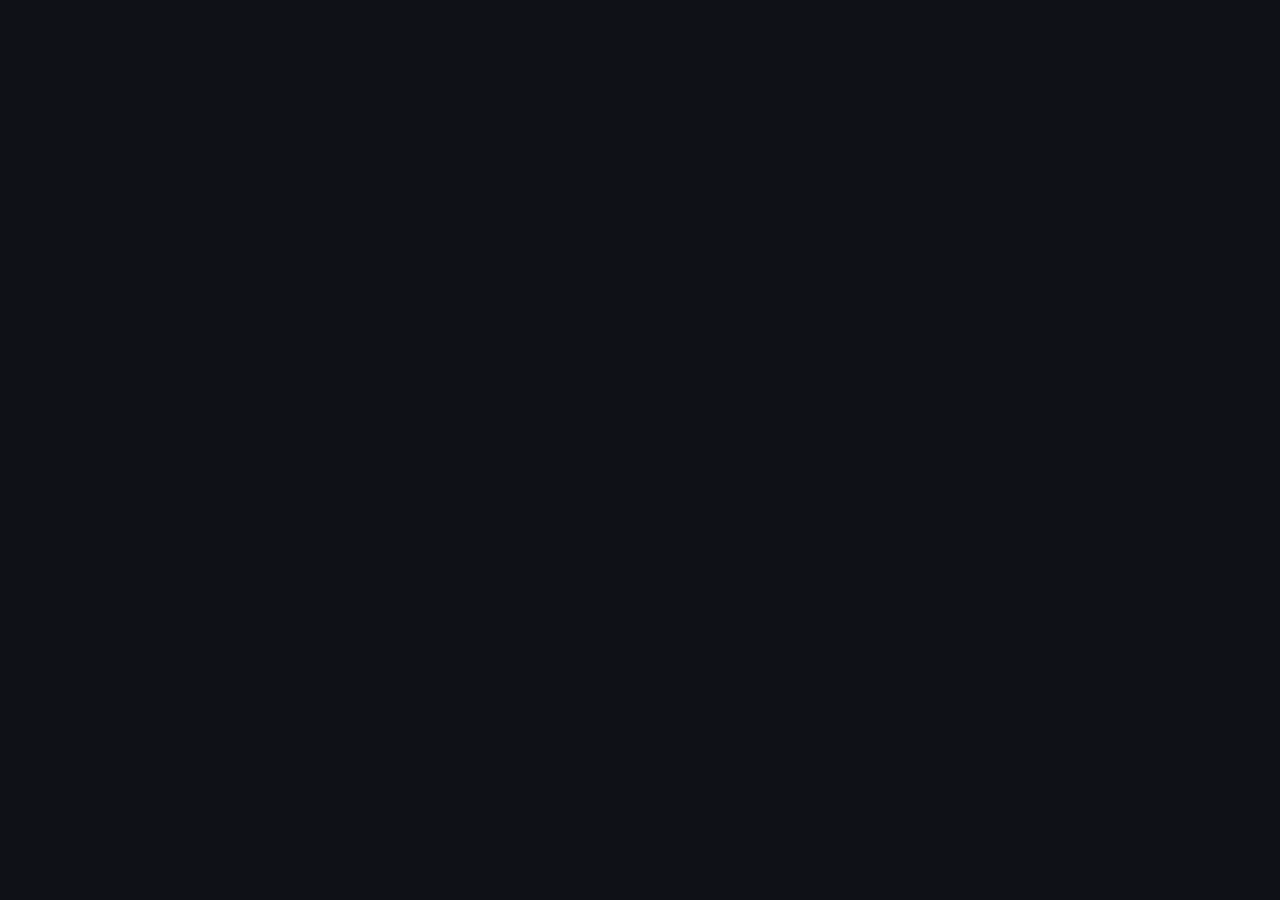
==== commit 611704b8: "Update index.html" ====
--- a/docs/index.html
+++ b/docs/index.html
@@ -12,13 +12,32 @@
     }
   }
   </script>
-  <style>
-    body { margin: 0; overflow: hidden; background: #111; }
-    canvas { display: block; }
-  </style>
+  <link rel="stylesheet" href="css/style.css">
 </head>
 <body>
-  <canvas id="canvas"></canvas>
-  <script type="module" src="scene1.js"></script>
+
+  <!-- ✅ מודל Sketchfab כרקע -->
+  <div class="sketchfab-wrapper">
+    <iframe
+      title="Working Hard"
+      frameborder="0"
+      allowfullscreen
+      mozallowfullscreen="true"
+      webkitallowfullscreen="true"
+      allow="autoplay; fullscreen; xr-spatial-tracking"
+      xr-spatial-tracking
+      execution-while-out-of-viewport
+      execution-while-not-rendered
+      web-share
+      src="https://sketchfab.com/models/08da5a7aeb0c416480aad8639341f034/embed?autospin=1&transparent=1&dnt=1">
+    </iframe>
+  </div>
+
+  <!-- ✅ קנבס של הבועות -->
+  <canvas id="three-canvas"></canvas>
+
+  <!-- ✅ קוד JS -->
+  <script type="module" src="js/scene1.js"></script>
+
 </body>
 </html>
--- a/docs/css/style.css
+++ b/docs/css/style.css
@@ -0,0 +1,324 @@
+/* style.css for SigurAI stealth landing page */
+
+:root {
+  --primary-bg: #0f1117;
+  --header-bg: #151821;
+  --text-color: #f4f4f4;
+  --highlight-color: #a0a9f1;
+  --secondary-text: #ccc;
+  --border-color: #333;
+  --footer-color: #666;
+  --shadow-light: rgba(0,0,0,0.3);
+  --shadow-medium: rgba(0,0,0,0.5);
+}
+
+main, header, footer {
+  position: relative;
+  z-index: 1;
+}
+
+body {
+  font-family: 'Arial', sans-serif;
+  background-color: var(--primary-bg);
+  color: var(--text-color);
+  margin: 0;
+  padding: 0;
+  line-height: 1.6;
+  overflow-x: hidden; /* Prevent horizontal scroll */
+}
+
+/* Header Styles */
+header {
+  background-color: var(--header-bg);
+  padding: 1.5rem; /* Slightly more padding */
+  display: flex;
+  align-items: center;
+  justify-content: center; /* Centered the logo */
+  box-shadow: 0 4px 10px var(--shadow-medium); /* Stronger shadow */
+  position: sticky;
+  top: 0;
+  z-index: 1000;
+}
+
+.header-logo {
+  height: 60px; /* Made header logo significantly larger */
+  transition: height 0.3s ease-in-out;
+  filter: drop-shadow(0 0 8px var(--highlight-color)); /* Added a subtle glow */
+}
+
+/* Main Container & Typography */
+.container {
+  padding: 4rem 1.5rem; /* Increased padding */
+  max-width: 900px;
+  margin: 0 auto;
+  text-align: center;
+}
+
+h1 {
+  font-size: 3.5rem; /* Even larger heading */
+  margin-bottom: 1rem;
+  color: #ffffff;
+  letter-spacing: 0.08rem; /* More spaced letters */
+  text-shadow: 0 4px 8px var(--shadow-medium); /* Stronger text shadow */
+  animation: fadeInDown 1s ease-out; /* Added initial animation */
+}
+
+h2 {
+  font-size: 2.5rem; /* Larger h2 */
+  margin-bottom: 1.5rem;
+  color: var(--highlight-color);
+  position: relative;
+  display: inline-block;
+  padding-bottom: 0.7rem; /* More padding for underline */
+  animation: fadeIn 1s ease-out forwards; /* Added initial animation */
+}
+
+h2::after {
+  content: '';
+  position: absolute;
+  left: 50%;
+  bottom: 0;
+  transform: translateX(-50%);
+  width: 80px; /* Longer underline */
+  height: 4px; /* Thicker underline */
+  background-color: var(--highlight-color);
+  border-radius: 2px;
+}
+
+h3 {
+  font-size: 1.8rem; /* Larger h3 */
+  color: #ffffff;
+  margin-bottom: 0.8rem;
+}
+
+p {
+  font-size: 1.2rem; /* Larger body text */
+  color: var(--secondary-text);
+  margin-bottom: 1.2rem; /* More line spacing */
+}
+
+/* Hero Section */
+.hero-section {
+  display: flex;
+  flex-direction: column;
+  align-items: center;
+  justify-content: center;
+  padding: 5rem 1.5rem; /* More padding */
+  background: linear-gradient(135deg, #1a202c 0%, #0f1117 100%);
+  text-align: center;
+  position: relative;
+  overflow: hidden;
+  border-bottom: 1px solid var(--border-color); /* Separator */
+}
+
+.hero-content {
+  z-index: 1;
+  max-width: 800px; /* Wider content */
+}
+
+.hero-section .tagline {
+  font-size: 1.7rem; /* Larger tagline */
+  font-weight: bold;
+  color: var(--highlight-color);
+  margin-bottom: 0.8rem;
+  animation: fadeInUp 1s ease-out 0.3s forwards; /* Animated tagline */
+  opacity: 0; /* Hidden initially for animation */
+}
+
+.hero-section .description {
+  font-size: 1.35rem; /* Larger description */
+  color: var(--text-color);
+  margin-bottom: 2.5rem; /* More space */
+  animation: fadeInUp 1s ease-out 0.6s forwards; /* Animated description */
+  opacity: 0; /* Hidden initially for animation */
+}
+
+.hero-image {
+  margin-top: 3rem; /* More space below content */
+  z-index: 1;
+}
+
+.hero-image img {
+  max-width: 300px; /* Larger hero logo */
+  height: auto;
+  filter: drop-shadow(0 0 25px var(--highlight-color)); /* Stronger glow */
+  animation: pulse 2.5s infinite alternate ease-in-out; /* Slower, smoother pulse */
+}
+
+@keyframes pulse {
+  from {
+    transform: scale(1);
+    opacity: 0.8;
+  }
+  to {
+    transform: scale(1.08); /* Stronger pulse */
+    opacity: 1;
+  }
+}
+
+/* Features Section */
+.features-section {
+  background-color: #1a202c;
+  padding: 5rem 1.5rem; /* More padding */
+  border-bottom: 1px solid var(--border-color); /* Separator */
+}
+
+.feature-grid {
+  display: grid;
+  grid-template-columns: repeat(auto-fit, minmax(300px, 1fr)); /* Slightly wider min width */
+  gap: 2.5rem; /* More gap */
+  margin-top: 3rem; /* More space */
+}
+
+.feature-item {
+  background-color: #2c3447;
+  padding: 2.5rem; /* More padding */
+  border-radius: 12px; /* Slightly more rounded corners */
+  box-shadow: 0 6px 15px var(--shadow-medium); /* Stronger shadow */
+  text-align: left;
+  transition: transform 0.4s ease, background-color 0.4s ease, box-shadow 0.4s ease; /* Smoother transitions */
+  opacity: 0; /* Hidden initially for JS animation */
+  transform: translateY(20px); /* Start slightly below for animation */
+}
+
+.feature-item.fade-in { /* Class added by JS */
+  opacity: 1;
+  transform: translateY(0);
+}
+
+.feature-item:hover {
+  transform: translateY(-8px); /* Stronger lift effect */
+  background-color: #3a455a;
+  box-shadow: 0 10px 25px var(--shadow-medium); /* More prominent shadow on hover */
+}
+
+.feature-item h3 {
+  color: var(--highlight-color);
+  margin-bottom: 1rem;
+}
+
+.feature-item p {
+  font-size: 1.05rem; /* Slightly adjusted for feature items */
+  color: var(--secondary-text);
+}
+
+/* About Section */
+.about {
+  margin-top: 5rem; /* Increased margin */
+  border-top: 1px solid var(--border-color);
+  padding-top: 4rem; /* Increased padding */
+}
+
+/* Footer Styles */
+footer {
+  text-align: center;
+  padding: 3rem 0; /* More padding */
+  font-size: 1rem; /* Slightly larger font */
+  color: var(--footer-color);
+  border-top: 1px solid var(--border-color);
+  margin-top: 6rem; /* More margin */
+  background-color: var(--header-bg);
+}
+
+/* Initial fade-in animations for hero content */
+@keyframes fadeInDown {
+  from {
+    opacity: 0;
+    transform: translateY(-20px);
+  }
+  to {
+    opacity: 1;
+    transform: translateY(0);
+  }
+}
+
+@keyframes fadeInUp {
+  from {
+    opacity: 0;
+    transform: translateY(20px);
+  }
+  to {
+    opacity: 1;
+    transform: translateY(0);
+  }
+}
+
+@keyframes fadeIn {
+  from {
+    opacity: 0;
+  }
+  to {
+    opacity: 1;
+  }
+}
+
+/* Responsive Adjustments */
+@media (max-width: 768px) {
+  .header-logo {
+    height: 50px;
+  }
+
+  h1 {
+    font-size: 2.8rem;
+  }
+
+  h2 {
+    font-size: 2rem;
+  }
+
+  .hero-section {
+    padding: 4rem 1rem;
+  }
+
+  .hero-section .tagline {
+    font-size: 1.4rem;
+  }
+
+  .hero-section .description {
+    font-size: 1.2rem;
+  }
+
+  .hero-image img {
+    max-width: 250px;
+  }
+}
+
+@media (max-width: 600px) {
+  header {
+    padding: 1rem;
+  }
+
+  .header-logo {
+    height: 45px;
+  }
+
+  h1 {
+    font-size: 2.2rem;
+  }
+
+  h2 {
+    font-size: 1.7rem;
+  }
+
+  p {
+    font-size: 1rem;
+  }
+
+  .container {
+    padding: 2.5rem 1rem;
+  }
+
+  .feature-item {
+    padding: 1.8rem;
+  }
+}
+canvas#three-bg {
+  position: fixed;
+  top: 0;
+  left: 0;
+  width: 100vw;
+  height: 100vh;
+  z-index: 0;
+  pointer-events: none;
+  opacity: 0.3; /* Optional: make the phoenix subtle */
+}
